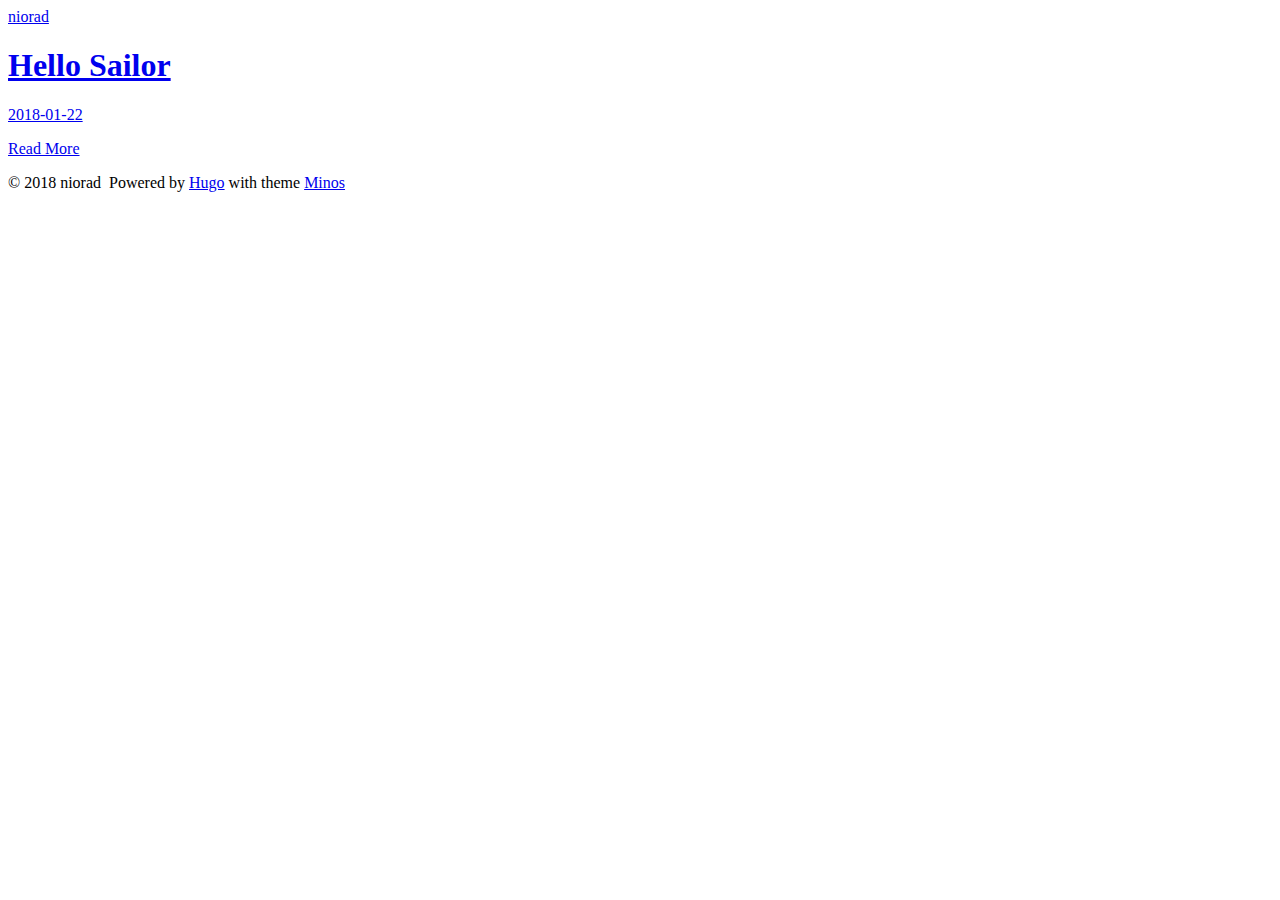
==== index.html @ a220868f "Hello Deploy" ====
<!DOCTYPE html>
<html>
<head>
    <title>niorad</title>

        <meta charset="utf-8">
    <meta http-equiv="content-type" content="text/html; charset=utf-8">
    <meta name="viewport" content="width=device-width, initial-scale=1.0">
    <meta name="description" content="">
    <meta name="keywords" content="">
    <meta name="author" content="">

        <meta property="og:title" content="niorad" />
    <meta property="og:description" content="" />
    <meta property="og:type" content="website" />
    <meta property="og:locale" content="en_US" />
    <meta property="og:url" content="http://example.org/" />
    

    <link href="http://example.org/index.xml" rel="alternate" type="application/rss+xml" title="niorad" />
    <link rel="shortcut icon" href="/favicon.png">

    <link href="http://example.org/webfonts/ptserif/main.css" rel='stylesheet' type='text/css'>
    <link href="http://example.org/webfonts/source-code-pro/main.css" rel="stylesheet" type="text/css">

    <link rel="stylesheet" href="http://example.org/css/style.css">

    <link href="http://gmpg.org/xfn/11" rel="profile">
    
    <meta name="generator" content="Hugo 0.32.4" />
</head>

<body>
<div id="container">
    <header id="header">
    <div id="header-outer" class="outer">
        <div id="header-inner" class="inner">
            <a id="main-nav-toggle" class="nav-icon" href="javascript:;"></a>
            <a id="logo" class="logo-text" href="http://example.org/">niorad</a>
            <nav id="main-nav">
                
            </nav>
            <nav id="sub-nav">
                <div id="search-form-wrap">
                </div>
            </nav>
        </div>
    </div>
</header>
    <section id="main" class="outer">
        
        <article class="article article-type-post" itemscope itemprop="blogPost">
            <div class="article-inner">
                
                
                <header class="article-header">
                    <h1 itemprop="name"><a class="article-title" href="/posts/hello-sailor/">Hello Sailor</a></h1>
                </header>
                
                <div class="article-meta">
                    <a href="/posts/hello-sailor/" class="article-date">
                        <time datetime='2018-01-22T13:57:18.000&#43;01:00' itemprop="datePublished">2018-01-22</time>
                    </a>
                    
                    
                    
                </div>
                <div class="article-entry" itemprop="articleBody">
                    <p>
                        
                    
                    </p>
                    <p class="article-more-link">
                        <a href="/posts/hello-sailor/">Read More</a>
                    </p>
                </div>

                
            </div>
        </article>
        

        

    </section>
    <footer id="footer">
    <div class="outer">
        <div id="footer-info" class="inner">
            &copy; 2018 niorad&nbsp;
            Powered by <a href="https://gohugo.io" target="_blank">Hugo</a> with theme <a href="https://github.com/carsonip/hugo-theme-minos">Minos</a>
        </div>
    </div>

    <script>
        document.getElementById('main-nav-toggle').addEventListener('click', function () {
            var header = document.getElementById('header');
            if (header.classList.contains('mobile-on')) {
                header.classList.remove('mobile-on');
            } else {
                header.classList.add('mobile-on');
            }
        });
    </script>
</footer>

</div>
</body>
</html>
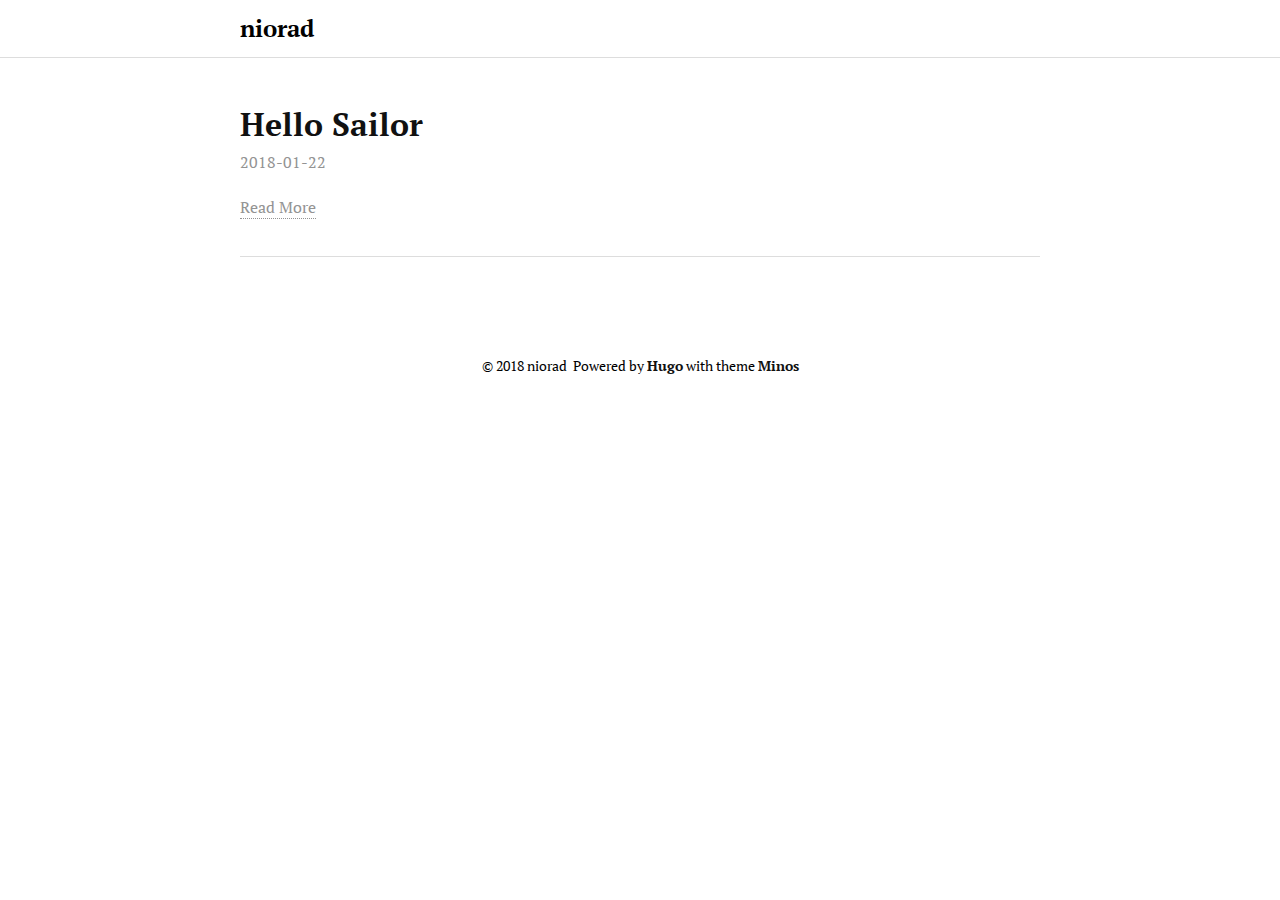
==== commit 4929b76d: "Hello Deploy" ====
--- a/index.html
+++ b/index.html
@@ -14,16 +14,16 @@
     <meta property="og:description" content="" />
     <meta property="og:type" content="website" />
     <meta property="og:locale" content="en_US" />
-    <meta property="og:url" content="http://example.org/" />
+    <meta property="og:url" content="https://niorad.github.io/" />
     
 
-    <link href="http://example.org/index.xml" rel="alternate" type="application/rss+xml" title="niorad" />
+    <link href="https://niorad.github.io/index.xml" rel="alternate" type="application/rss+xml" title="niorad" />
     <link rel="shortcut icon" href="/favicon.png">
 
-    <link href="http://example.org/webfonts/ptserif/main.css" rel='stylesheet' type='text/css'>
-    <link href="http://example.org/webfonts/source-code-pro/main.css" rel="stylesheet" type="text/css">
+    <link href="https://niorad.github.io/webfonts/ptserif/main.css" rel='stylesheet' type='text/css'>
+    <link href="https://niorad.github.io/webfonts/source-code-pro/main.css" rel="stylesheet" type="text/css">
 
-    <link rel="stylesheet" href="http://example.org/css/style.css">
+    <link rel="stylesheet" href="https://niorad.github.io/css/style.css">
 
     <link href="http://gmpg.org/xfn/11" rel="profile">
     
@@ -36,7 +36,7 @@
     <div id="header-outer" class="outer">
         <div id="header-inner" class="inner">
             <a id="main-nav-toggle" class="nav-icon" href="javascript:;"></a>
-            <a id="logo" class="logo-text" href="http://example.org/">niorad</a>
+            <a id="logo" class="logo-text" href="https://niorad.github.io/">niorad</a>
             <nav id="main-nav">
                 
             </nav>
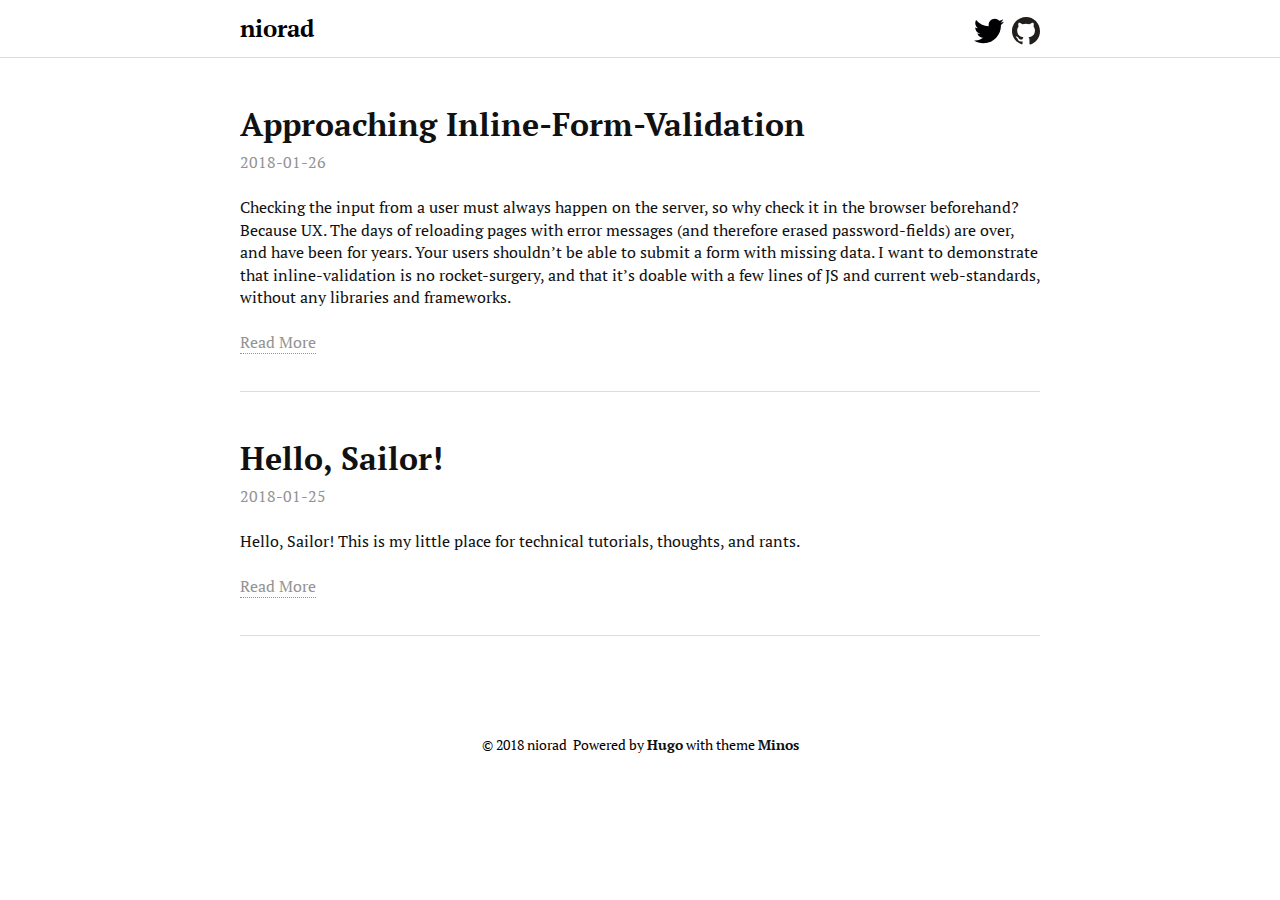
==== commit cd2790fa: "New blogpost" ====
--- a/index.html
+++ b/index.html
@@ -25,8 +25,6 @@
 
     <link rel="stylesheet" href="https://niorad.github.io/css/style.css">
 
-    <link href="http://gmpg.org/xfn/11" rel="profile">
-    
     <meta name="generator" content="Hugo 0.32.4" />
 </head>
 
@@ -41,12 +39,36 @@
                 
             </nav>
             <nav id="sub-nav">
-                <div id="search-form-wrap">
-                </div>
+                <a tabindex="0" href="https://twitter.com/niorad" title="niorad on twitter"><span>Twitter</span>
+                    <svg style="width: 30px; height: 30px;" version="1.1" id="Capa_1" xmlns="http://www.w3.org/2000/svg" xmlns:xlink="http://www.w3.org/1999/xlink" x="0px" y="0px" viewBox="0 0 612 612" style="enable-background:new 0 0 612 612;" xml:space="preserve">
+                    <g>
+                        <g>
+                            <path style="fill:#010002;" d="M612,116.258c-22.525,9.981-46.694,16.75-72.088,19.772c25.929-15.527,45.777-40.155,55.184-69.411    c-24.322,14.379-51.169,24.82-79.775,30.48c-22.907-24.437-55.49-39.658-91.63-39.658c-69.334,0-125.551,56.217-125.551,125.513    c0,9.828,1.109,19.427,3.251,28.606C197.065,206.32,104.556,156.337,42.641,80.386c-10.823,18.51-16.98,40.078-16.98,63.101    c0,43.559,22.181,81.993,55.835,104.479c-20.575-0.688-39.926-6.348-56.867-15.756v1.568c0,60.806,43.291,111.554,100.693,123.104    c-10.517,2.83-21.607,4.398-33.08,4.398c-8.107,0-15.947-0.803-23.634-2.333c15.985,49.907,62.336,86.199,117.253,87.194    c-42.947,33.654-97.099,53.655-155.916,53.655c-10.134,0-20.116-0.612-29.944-1.721c55.567,35.681,121.536,56.485,192.438,56.485    c230.948,0,357.188-191.291,357.188-357.188l-0.421-16.253C573.872,163.526,595.211,141.422,612,116.258z"/>
+                        </g>
+                    </g>
+                    </svg>
+                </a>
+                <a href="https://github.com/niorad" title="niorad on github"><span>Github</span>
+
+<svg version="1.1" style="width: 28px; height: auto;" id="Ebene_1" xmlns="http://www.w3.org/2000/svg" xmlns:xlink="http://www.w3.org/1999/xlink" x="0px" y="0px"
+     viewBox="0 0 28.7 28" style="enable-background:new 0 0 28.7 28;" xml:space="preserve">
+<style type="text/css">
+    .st0{fill-rule:evenodd;clip-rule:evenodd;fill:#221E1B;}
+</style>
+<path class="st0" d="M14.4,0C6.4,0,0,6.4,0,14.4C0,20.7,4.1,26.1,9.8,28c0.7,0.1,1-0.3,1-0.7c0-0.3,0-1.2,0-2.4
+    c-4,0.9-4.8-1.9-4.8-1.9c-0.7-1.7-1.6-2.1-1.6-2.1c-1.3-0.9,0.1-0.9,0.1-0.9c1.4,0.1,2.2,1.5,2.2,1.5c1.3,2.2,3.4,1.6,4.2,1.2
+    c0.1-0.9,0.5-1.6,0.9-1.9c-3.2-0.4-6.5-1.6-6.5-7.1c0-1.6,0.6-2.8,1.5-3.9C6.5,9.4,6,7.9,6.8,6c0,0,1.2-0.4,3.9,1.5
+    c1.1-0.3,2.4-0.5,3.6-0.5c1.2,0,2.4,0.2,3.6,0.5C20.7,5.6,21.9,6,21.9,6c0.8,2,0.3,3.4,0.1,3.8c0.9,1,1.5,2.3,1.5,3.9
+    c0,5.5-3.4,6.7-6.6,7.1c0.5,0.4,1,1.3,1,2.7c0,1.9,0,3.5,0,3.9c0,0.4,0.3,0.8,1,0.7c5.7-1.9,9.8-7.3,9.8-13.6
+    C28.7,6.4,22.3,0,14.4,0z"/>
+</svg>
+
+                </a>
             </nav>
         </div>
     </div>
 </header>
+
     <section id="main" class="outer">
         
         <article class="article article-type-post" itemscope itemprop="blogPost">
@@ -54,12 +76,12 @@
                 
                 
                 <header class="article-header">
-                    <h1 itemprop="name"><a class="article-title" href="/posts/hello-sailor/">Hello Sailor</a></h1>
+                    <h1 itemprop="name"><a class="article-title" href="/posts/inline-form-validation/">Approaching Inline-Form-Validation</a></h1>
                 </header>
                 
                 <div class="article-meta">
-                    <a href="/posts/hello-sailor/" class="article-date">
-                        <time datetime='2018-01-22T13:57:18.000&#43;01:00' itemprop="datePublished">2018-01-22</time>
+                    <a href="/posts/inline-form-validation/" class="article-date">
+                        <time datetime='2018-01-26T21:28:01.000&#43;01:00' itemprop="datePublished">2018-01-26</time>
                     </a>
                     
                     
@@ -68,7 +90,38 @@
                 <div class="article-entry" itemprop="articleBody">
                     <p>
                         
+                    Checking the input from a user must always happen on the server, so why check it in the browser beforehand? Because UX. The days of reloading pages with error messages (and therefore erased password-fields) are over, and have been for years. Your users shouldn&rsquo;t be able to submit a form with missing data.
+I want to demonstrate that inline-validation is no rocket-surgery, and that it&rsquo;s doable with a few lines of JS and current web-standards, without any libraries and frameworks.
+                    </p>
+                    <p class="article-more-link">
+                        <a href="/posts/inline-form-validation/">Read More</a>
+                    </p>
+                </div>
+
+                
+            </div>
+        </article>
+        
+        <article class="article article-type-post" itemscope itemprop="blogPost">
+            <div class="article-inner">
+                
+                
+                <header class="article-header">
+                    <h1 itemprop="name"><a class="article-title" href="/posts/hello-sailor/">Hello, Sailor!</a></h1>
+                </header>
+                
+                <div class="article-meta">
+                    <a href="/posts/hello-sailor/" class="article-date">
+                        <time datetime='2018-01-25T13:57:18.000&#43;01:00' itemprop="datePublished">2018-01-25</time>
+                    </a>
                     
+                    
+                    
+                </div>
+                <div class="article-entry" itemprop="articleBody">
+                    <p>
+                        
+                    Hello, Sailor! This is my little place for technical tutorials, thoughts, and rants.
                     </p>
                     <p class="article-more-link">
                         <a href="/posts/hello-sailor/">Read More</a>
